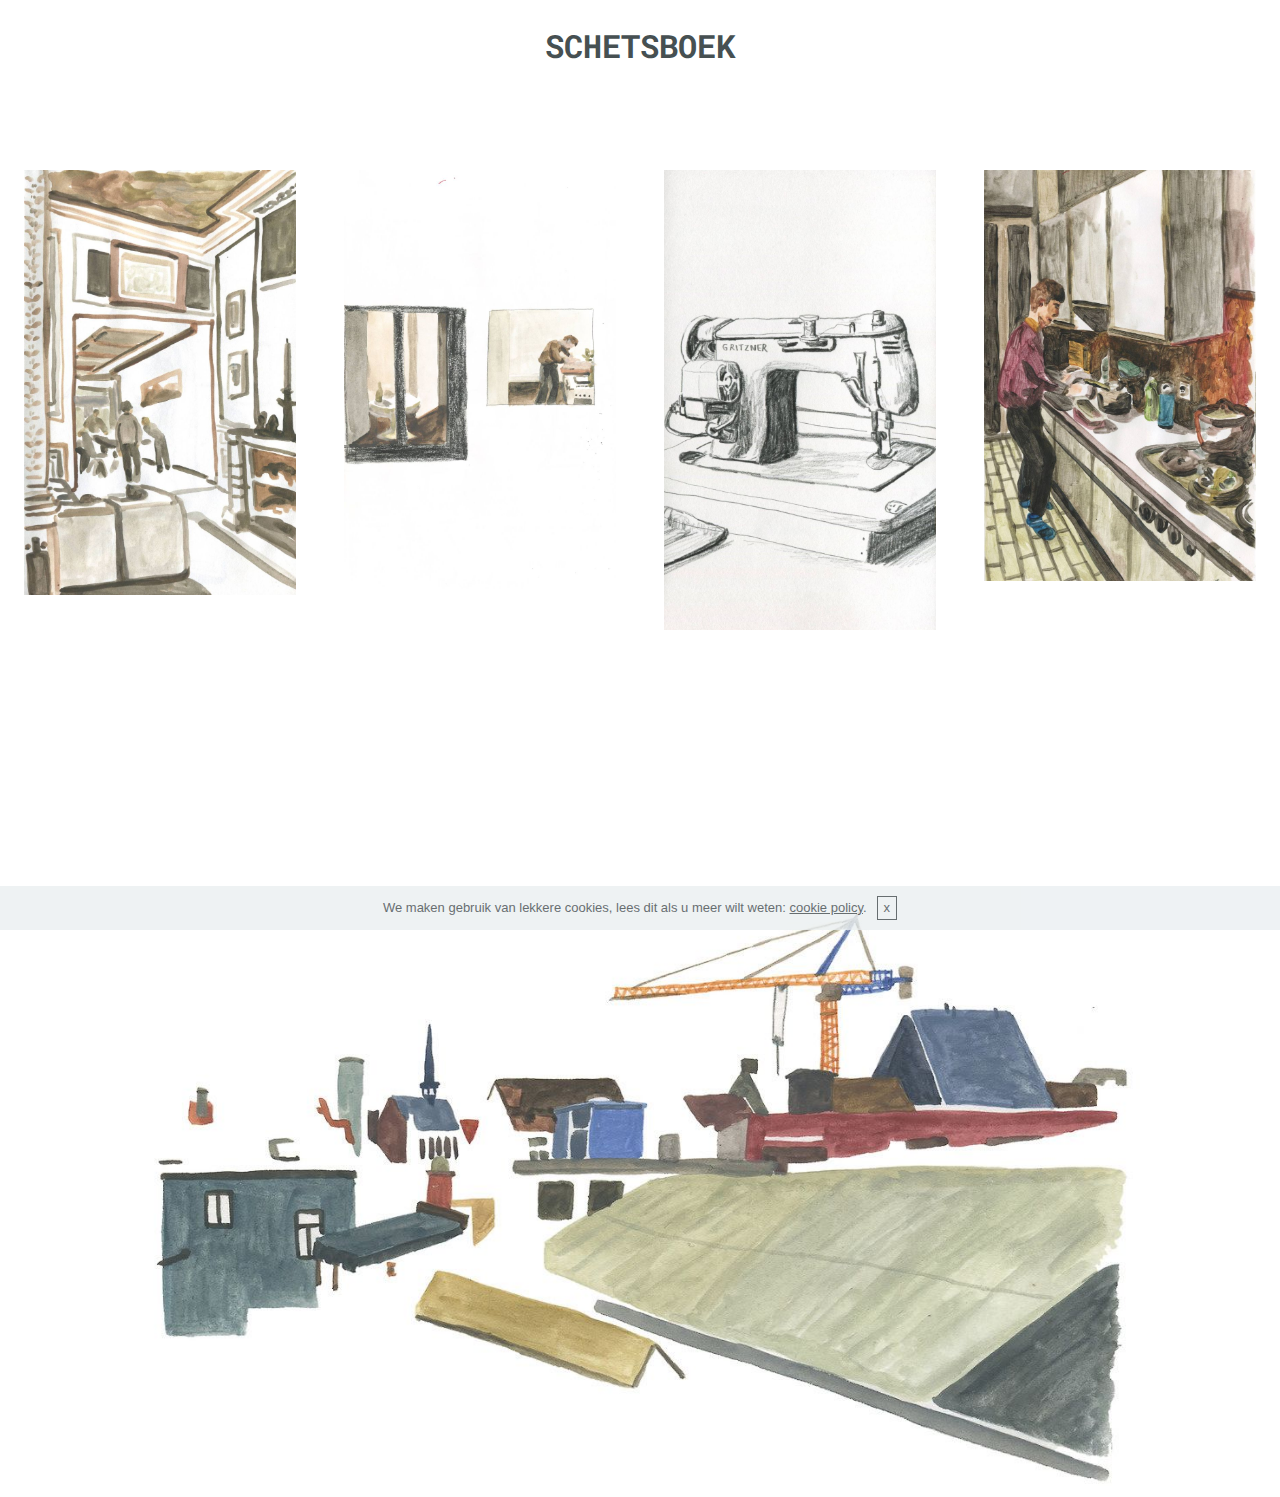
==== page2.html @ 9fd93587 "create github pages" ====
<!DOCTYPE html>
<html>
<head>
  <!-- Site made with Mobirise Website Builder v4.3.2, https://mobirise.com -->
  <meta charset="UTF-8">
  <meta http-equiv="X-UA-Compatible" content="IE=edge">
  <meta name="generator" content="Mobirise v4.3.2, mobirise.com">
  <meta name="viewport" content="width=device-width, initial-scale=1">
  <link rel="shortcut icon" href="assets/images/duinen1-128x73.png" type="image/x-icon">
  <meta name="description" content="Website Builder Description">
  <title>schetsboek</title>
  <link rel="stylesheet" href="assets/web/assets/mobirise-icons/mobirise-icons.css">
  <link rel="stylesheet" href="assets/tether/tether.min.css">
  <link rel="stylesheet" href="assets/bootstrap/css/bootstrap.min.css">
  <link rel="stylesheet" href="assets/bootstrap/css/bootstrap-grid.min.css">
  <link rel="stylesheet" href="assets/bootstrap/css/bootstrap-reboot.min.css">
  <link rel="stylesheet" href="assets/theme/css/style.css">
  <link rel="stylesheet" href="assets/mobirise-gallery/style.css">
  <link rel="stylesheet" href="assets/mobirise/css/mbr-additional.css" type="text/css">
  
  
  
</head>
<body>

<!-- Google Analytics -->
<!-- Global site tag (gtag.js) - Google Analytics -->
<script async src="https://www.googletagmanager.com/gtag/js?id=UA-99967015-1"></script>
<script>
  window.dataLayer = window.dataLayer || [];
  function gtag(){dataLayer.push(arguments);}
  gtag('js', new Date());

  gtag('config', 'UA-99967015-1');
</script>
<!-- /Google Analytics -->


<section class="mbr-section content5 cid-qKW7WdxD2d" id="content5-10" data-rv-view="126">

    

    

    <div class="container">
        <div class="media-container-row">
            <div class="title col-12 col-md-8">
                <h2 class="align-center mbr-bold mbr-white pb-3 mbr-fonts-style display-2">
                    SCHETSBOEK</h2>
                
                
                
            </div>
        </div>
    </div>
</section>

<section class="engine"><a href="https://mobirise.co/n">bootstrap modal form</a></section><section class="mbr-gallery mbr-slider-carousel cid-qKhTGqiwfU" id="gallery3-p" data-rv-view="129">

    

    <div>
        <div><!-- Filter --><!-- Gallery --><div class="mbr-gallery-row"><div class="mbr-gallery-layout-default"><div><div><div class="mbr-gallery-item mbr-gallery-item--p3" data-video-url="false" data-tags="Animated"><div href="#lb-gallery3-p" data-slide-to="0" data-toggle="modal"><img src="assets/images/tumblr-p3sgihrnts1wn2l4ko1-1280-1-1227x1920-800x1251.jpg" alt=""><span class="icon-focus"></span></div></div><div class="mbr-gallery-item mbr-gallery-item--p3" data-video-url="false" data-tags="Animated"><div href="#lb-gallery3-p" data-slide-to="1" data-toggle="modal"><img src="assets/images/scan-50-b-1574x2425-800x1232.jpg" alt=""><span class="icon-focus"></span></div></div><div class="mbr-gallery-item mbr-gallery-item--p3" data-video-url="false" data-tags="Animated"><div href="#lb-gallery3-p" data-slide-to="2" data-toggle="modal"><img src="assets/images/tumblr-ootumkqpr51wn2l4ko1-1280-1136x1920-800x1352.jpg" alt=""><span class="icon-focus"></span></div></div><div class="mbr-gallery-item mbr-gallery-item--p3" data-video-url="false" data-tags="Animated"><div href="#lb-gallery3-p" data-slide-to="3" data-toggle="modal"><img src="assets/images/scan-49-b-1602x2423-800x1209.jpg" alt=""><span class="icon-focus"></span></div></div></div></div><div class="clearfix"></div></div></div><!-- Lightbox --><div data-app-prevent-settings="" class="mbr-slider modal fade carousel slide" tabindex="-1" data-keyboard="true" data-interval="false" id="lb-gallery3-p"><div class="modal-dialog"><div class="modal-content"><div class="modal-body"><div class="carousel-inner"><div class="carousel-item"><img src="assets/images/tumblr-p3sgihrnts1wn2l4ko1-1280-1-1227x1920.jpg" alt=""></div><div class="carousel-item"><img src="assets/images/scan-50-b-1574x2425.jpg" alt=""></div><div class="carousel-item"><img src="assets/images/tumblr-ootumkqpr51wn2l4ko1-1280-1136x1920.jpg" alt=""></div><div class="carousel-item active"><img src="assets/images/scan-49-b-1602x2423.jpg" alt=""></div></div><a class="carousel-control carousel-control-prev" role="button" data-slide="prev" href="#lb-gallery3-p"><span class="mbri-left mbr-iconfont" aria-hidden="true"></span><span class="sr-only">Previous</span></a><a class="carousel-control carousel-control-next" role="button" data-slide="next" href="#lb-gallery3-p"><span class="mbri-right mbr-iconfont" aria-hidden="true"></span><span class="sr-only">Next</span></a><a class="close" href="#" role="button" data-dismiss="modal"><span class="sr-only">Close</span></a></div></div></div></div></div>
    </div>

</section>

<section class="cid-qKWa7L9w1D" id="image2-13" data-rv-view="148">

    

    <figure class="mbr-figure container">
        <div class="image-block" style="width: 100%;">
            <img src="assets/images/tumblr-oto7p6epze1wn2l4ko1-1281-1280x903.jpg" alt="Mobirise" title="" media-simple="true">
            
        </div>
    </figure>
</section>


  <script src="assets/web/assets/jquery/jquery.min.js"></script>
  <script src="assets/popper/popper.min.js"></script>
  <script src="assets/tether/tether.min.js"></script>
  <script src="assets/bootstrap/js/bootstrap.min.js"></script>
  <script src="assets/smooth-scroll/smooth-scroll.js"></script>
  <script src="assets/cookies-alert-plugin/cookies-alert-core.js"></script>
  <script src="assets/cookies-alert-plugin/cookies-alert-script.js"></script>
  <script src="assets/jquery-mb-vimeo_player/jquery.mb.vimeo_player.js"></script>
  <script src="assets/bootstrap-carousel-swipe/bootstrap-carousel-swipe.js"></script>
  <script src="assets/masonry/masonry.pkgd.min.js"></script>
  <script src="assets/imagesloaded/imagesloaded.pkgd.min.js"></script>
  <script src="assets/theme/js/script.js"></script>
  <script src="assets/mobirise-gallery/player.min.js"></script>
  <script src="assets/mobirise-gallery/script.js"></script>
  <script src="assets/mobirise-slider-video/script.js"></script>
  
  
<input name="cookieData" type="hidden" data-cookie-text="We maken gebruik van lekkere cookies, lees dit als u meer wilt weten: <a href='privacy.html'>cookie policy</a>.">
  </body>
</html>
---- assets/web/assets/mobirise-icons/mobirise-icons.css ----
@font-face {
  font-family: 'MobiriseIcons';
  src:  url('mobirise-icons.eot?spat4u');
  src:  url('mobirise-icons.eot?spat4u#iefix') format('embedded-opentype'),
    url('mobirise-icons.ttf?spat4u') format('truetype'),
    url('mobirise-icons.woff?spat4u') format('woff'),
    url('mobirise-icons.svg?spat4u#MobiriseIcons') format('svg');
  font-weight: normal;
  font-style: normal;
}

[class^="mbri-"], [class*=" mbri-"] {
  /* use !important to prevent issues with browser extensions that change fonts */
  font-family: MobiriseIcons !important;
  speak: none;
  font-style: normal;
  font-weight: normal;
  font-variant: normal;
  text-transform: none;
  line-height: 1;

  /* Better Font Rendering =========== */
  -webkit-font-smoothing: antialiased;
  -moz-osx-font-smoothing: grayscale;
}

.mbri-add-submenu:before {
  content: "\e900";
}
.mbri-alert:before {
  content: "\e901";
}
.mbri-align-center:before {
  content: "\e902";
}
.mbri-align-justify:before {
  content: "\e903";
}
.mbri-align-left:before {
  content: "\e904";
}
.mbri-align-right:before {
  content: "\e905";
}
.mbri-android:before {
  content: "\e906";
}
.mbri-apple:before {
  content: "\e907";
}
.mbri-arrow-down:before {
  content: "\e908";
}
.mbri-arrow-next:before {
  content: "\e909";
}
.mbri-arrow-prev:before {
  content: "\e90a";
}
.mbri-arrow-up:before {
  content: "\e90b";
}
.mbri-bold:before {
  content: "\e90c";
}
.mbri-bookmark:before {
  content: "\e90d";
}
.mbri-bootstrap:before {
  content: "\e90e";
}
.mbri-briefcase:before {
  content: "\e90f";
}
.mbri-browse:before {
  content: "\e910";
}
.mbri-bulleted-list:before {
  content: "\e911";
}
.mbri-calendar:before {
  content: "\e912";
}
.mbri-camera:before {
  content: "\e913";
}
.mbri-cart-add:before {
  content: "\e914";
}
.mbri-cart-full:before {
  content: "\e915";
}
.mbri-cash:before {
  content: "\e916";
}
.mbri-change-style:before {
  content: "\e917";
}
.mbri-chat:before {
  content: "\e918";
}
.mbri-clock:before {
  content: "\e919";
}
.mbri-close:before {
  content: "\e91a";
}
.mbri-cloud:before {
  content: "\e91b";
}
.mbri-code:before {
  content: "\e91c";
}
.mbri-contact-form:before {
  content: "\e91d";
}
.mbri-credit-card:before {
  content: "\e91e";
}
.mbri-cursor-click:before {
  content: "\e91f";
}
.mbri-cust-feedback:before {
  content: "\e920";
}
.mbri-database:before {
  content: "\e921";
}
.mbri-delivery:before {
  content: "\e922";
}
.mbri-desktop:before {
  content: "\e923";
}
.mbri-devices:before {
  content: "\e924";
}
.mbri-down:before {
  content: "\e925";
}
.mbri-download:before {
  content: "\e989";
}
.mbri-drag-n-drop:before {
  content: "\e927";
}
.mbri-drag-n-drop2:before {
  content: "\e928";
}
.mbri-edit:before {
  content: "\e929";
}
.mbri-edit2:before {
  content: "\e92a";
}
.mbri-error:before {
  content: "\e92b";
}
.mbri-extension:before {
  content: "\e92c";
}
.mbri-features:before {
  content: "\e92d";
}
.mbri-file:before {
  content: "\e92e";
}
.mbri-flag:before {
  content: "\e92f";
}
.mbri-folder:before {
  content: "\e930";
}
.mbri-gift:before {
  content: "\e931";
}
.mbri-github:before {
  content: "\e932";
}
.mbri-globe:before {
  content: "\e933";
}
.mbri-globe-2:before {
  content: "\e934";
}
.mbri-growing-chart:before {
  content: "\e935";
}
.mbri-hearth:before {
  content: "\e936";
}
.mbri-help:before {
  content: "\e937";
}
.mbri-home:before {
  content: "\e938";
}
.mbri-hot-cup:before {
  content: "\e939";
}
.mbri-idea:before {
  content: "\e93a";
}
.mbri-image-gallery:before {
  content: "\e93b";
}
.mbri-image-slider:before {
  content: "\e93c";
}
.mbri-info:before {
  content: "\e93d";
}
.mbri-italic:before {
  content: "\e93e";
}
.mbri-key:before {
  content: "\e93f";
}
.mbri-laptop:before {
  content: "\e940";
}
.mbri-layers:before {
  content: "\e941";
}
.mbri-left-right:before {
  content: "\e942";
}
.mbri-left:before {
  content: "\e943";
}
.mbri-letter:before {
  content: "\e944";
}
.mbri-like:before {
  content: "\e945";
}
.mbri-link:before {
  content: "\e946";
}
.mbri-lock:before {
  content: "\e947";
}
.mbri-login:before {
  content: "\e948";
}
.mbri-logout:before {
  content: "\e949";
}
.mbri-magic-stick:before {
  content: "\e94a";
}
.mbri-map-pin:before {
  content: "\e94b";
}
.mbri-menu:before {
  content: "\e94c";
}
.mbri-mobile:before {
  content: "\e94d";
}
.mbri-mobile2:before {
  content: "\e94e";
}
.mbri-mobirise:before {
  content: "\e94f";
}
.mbri-more-horizontal:before {
  content: "\e950";
}
.mbri-more-vertical:before {
  content: "\e951";
}
.mbri-music:before {
  content: "\e952";
}
.mbri-new-file:before {
  content: "\e953";
}
.mbri-numbered-list:before {
  content: "\e954";
}
.mbri-opened-folder:before {
  content: "\e955";
}
.mbri-pages:before {
  content: "\e956";
}
.mbri-paper-plane:before {
  content: "\e957";
}
.mbri-paperclip:before {
  content: "\e958";
}
.mbri-photo:before {
  content: "\e959";
}
.mbri-photos:before {
  content: "\e95a";
}
.mbri-pin:before {
  content: "\e95b";
}
.mbri-play:before {
  content: "\e95c";
}
.mbri-plus:before {
  content: "\e95d";
}
.mbri-preview:before {
  content: "\e95e";
}
.mbri-print:before {
  content: "\e95f";
}
.mbri-protect:before {
  content: "\e960";
}
.mbri-question:before {
  content: "\e961";
}
.mbri-quote-left:before {
  content: "\e962";
}
.mbri-quote-right:before {
  content: "\e963";
}
.mbri-refresh:before {
  content: "\e964";
}
.mbri-responsive:before {
  content: "\e965";
}
.mbri-right:before {
  content: "\e966";
}
.mbri-rocket:before {
  content: "\e967";
}
.mbri-sad-face:before {
  content: "\e968";
}
.mbri-sale:before {
  content: "\e969";
}
.mbri-save:before {
  content: "\e96a";
}
.mbri-search:before {
  content: "\e96b";
}
.mbri-setting:before {
  content: "\e96c";
}
.mbri-setting2:before {
  content: "\e96d";
}
.mbri-setting3:before {
  content: "\e96e";
}
.mbri-share:before {
  content: "\e96f";
}
.mbri-shopping-bag:before {
  content: "\e970";
}
.mbri-shopping-basket:before {
  content: "\e971";
}
.mbri-shopping-cart:before {
  content: "\e972";
}
.mbri-sites:before {
  content: "\e973";
}
.mbri-smile-face:before {
  content: "\e974";
}
.mbri-speed:before {
  content: "\e975";
}
.mbri-star:before {
  content: "\e976";
}
.mbri-success:before {
  content: "\e977";
}
.mbri-sun:before {
  content: "\e978";
}
.mbri-sun2:before {
  content: "\e979";
}
.mbri-tablet:before {
  content: "\e97a";
}
.mbri-tablet-vertical:before {
  content: "\e97b";
}
.mbri-target:before {
  content: "\e97c";
}
.mbri-timer:before {
  content: "\e97d";
}
.mbri-to-ftp:before {
  content: "\e97e";
}
.mbri-to-local-drive:before {
  content: "\e97f";
}
.mbri-touch-swipe:before {
  content: "\e980";
}
.mbri-touch:before {
  content: "\e981";
}
.mbri-trash:before {
  content: "\e982";
}
.mbri-underline:before {
  content: "\e983";
}
.mbri-unlink:before {
  content: "\e984";
}
.mbri-unlock:before {
  content: "\e985";
}
.mbri-up-down:before {
  content: "\e986";
}
.mbri-up:before {
  content: "\e987";
}
.mbri-update:before {
  content: "\e988";
}
.mbri-upload:before {
 content: "\e926"; 
}
.mbri-user:before {
  content: "\e98a";
}
.mbri-user2:before {
  content: "\e98b";
}
.mbri-users:before {
  content: "\e98c";
}
.mbri-video:before {
  content: "\e98d";
}
.mbri-video-play:before {
  content: "\e98e";
}
.mbri-watch:before {
  content: "\e98f";
}
.mbri-website-theme:before {
  content: "\e990";
}
.mbri-wifi:before {
  content: "\e991";
}
.mbri-windows:before {
  content: "\e992";
}
.mbri-zoom-out:before {
  content: "\e993";
}
.mbri-redo:before {
  content: "\e994";
}
.mbri-undo:before {
  content: "\e995";
}
---- assets/theme/css/style.css ----
/*!
 * Mobirise v4 theme (https://mobirise.com/)
 * Copyright 2017 Mobirise
 */
section {
  background-color: #eeeeee; }

section,
.container,
.container-fluid {
  position: relative;
  word-wrap: break-word; }

a.mbr-iconfont:hover {
  text-decoration: none; }

.article .lead p, .article .lead ul, .article .lead ol, .article .lead pre, .article .lead blockquote {
  margin-bottom: 0; }

a {
  font-style: normal;
  font-weight: 400;
  cursor: pointer; }
  a, a:hover {
    text-decoration: none; }

figure {
  margin-bottom: 0; }

body {
  color: #232323; }

h1, h2, h3, h4, h5, h6,
.h1, .h2, .h3, .h4, .h5, .h6,
.display-1, .display-2, .display-3, .display-4 {
  line-height: 1;
  word-break: break-word;
  word-wrap: break-word; }

b, strong {
  font-weight: bold; }

blockquote {
  padding: 10px 0 10px 20px;
  position: relative;
  border-left: 2px solid;
  border-color: #ff3366; }

input:-webkit-autofill, input:-webkit-autofill:hover, input:-webkit-autofill:focus, input:-webkit-autofill:active {
  transition-delay: 9999s;
  transition-property: background-color, color; }

textarea[type="hidden"] {
  display: none; }

body {
  position: relative; }

section {
  background-position: 50% 50%;
  background-repeat: no-repeat;
  background-size: cover; }
  section .mbr-background-video,
  section .mbr-background-video-preview {
    position: absolute;
    bottom: 0;
    left: 0;
    right: 0;
    top: 0; }

.hidden {
  visibility: hidden; }

.mbr-z-index20 {
  z-index: 20; }

/*! Base colors */
.mbr-white {
  color: #ffffff; }

.mbr-black {
  color: #000000; }

.mbr-bg-white {
  background-color: #ffffff; }

.mbr-bg-black {
  background-color: #000000; }

/*! Text-aligns */
.align-left {
  text-align: left; }

.align-center {
  text-align: center; }

.align-right {
  text-align: right; }

@media (max-width: 767px) {
  .align-left, .align-center, .align-right, .mbr-section-btn, .mbr-section-title {
    text-align: center; } }
/*! Font-weight  */
.mbr-light {
  font-weight: 300; }

.mbr-regular {
  font-weight: 400; }

.mbr-semibold {
  font-weight: 500; }

.mbr-bold {
  font-weight: 700; }

/*! Media  */
.media-size-item {
  -webkit-flex: 1 1 auto;
  -moz-flex: 1 1 auto;
  -ms-flex: 1 1 auto;
  -o-flex: 1 1 auto;
  flex: 1 1 auto; }

.media-content {
  -webkit-flex-basis: 100%;
  flex-basis: 100%; }

.media-container-row {
  display: -ms-flexbox;
  display: -webkit-flex;
  display: flex;
  -webkit-flex-direction: row;
  -ms-flex-direction: row;
  flex-direction: row;
  -webkit-flex-wrap: wrap;
  -ms-flex-wrap: wrap;
  flex-wrap: wrap;
  -webkit-justify-content: center;
  -ms-flex-pack: center;
  justify-content: center;
  -webkit-align-content: center;
  -ms-flex-line-pack: center;
  align-content: center;
  -webkit-align-items: start;
  -ms-flex-align: start;
  align-items: start; }
  .media-container-row .media-size-item {
    width: 400px; }

.media-container-column {
  display: -ms-flexbox;
  display: -webkit-flex;
  display: flex;
  -webkit-flex-direction: column;
  -ms-flex-direction: column;
  flex-direction: column;
  -webkit-flex-wrap: wrap;
  -ms-flex-wrap: wrap;
  flex-wrap: wrap;
  -webkit-justify-content: center;
  -ms-flex-pack: center;
  justify-content: center;
  -webkit-align-content: center;
  -ms-flex-line-pack: center;
  align-content: center;
  -webkit-align-items: stretch;
  -ms-flex-align: stretch;
  align-items: stretch; }
  .media-container-column > * {
    width: 100%; }

@media (min-width: 992px) {
  .media-container-row {
    -webkit-flex-wrap: nowrap;
    -ms-flex-wrap: nowrap;
    flex-wrap: nowrap; } }
figure {
  overflow: hidden; }

figure[mbr-media-size] {
  transition: width 0.1s; }

.mbr-figure img, .mbr-figure iframe {
  display: block;
  width: 100%; }

.card {
  background-color: transparent;
  border: none; }

.card-img {
  text-align: center;
  flex-shrink: 0; }

.media {
  max-width: 100%;
  margin: 0 auto; }

.mbr-figure {
  -ms-flex-item-align: center;
  -ms-grid-row-align: center;
  -webkit-align-self: center;
  align-self: center; }

.media-container > div {
  max-width: 100%; }

.mbr-figure img, .card-img img {
  width: 100%; }

@media (max-width: 991px) {
  .media-size-item {
    width: auto !important; }

  .media {
    width: auto; }

  .mbr-figure {
    width: 100% !important; } }
/*! Buttons */
.mbr-section-btn {
  margin-left: -.25rem;
  margin-right: -.25rem;
  font-size: 0; }

nav .mbr-section-btn {
  margin-left: 0rem;
  margin-right: 0rem; }

/*! Btn icon margin */
.btn .mbr-iconfont, .btn.btn-sm .mbr-iconfont {
  cursor: pointer;
  margin-right: 0.5rem; }

.btn.btn-md .mbr-iconfont, .btn.btn-md .mbr-iconfont {
  margin-right: 0.8rem; }

.mbr-regular {
  font-weight: 400; }

.mbr-semibold {
  font-weight: 500; }

.mbr-bold {
  font-weight: 700; }

[type="submit"] {
  -webkit-appearance: none; }

/*! Full-screen */
.mbr-fullscreen .mbr-overlay {
  min-height: 100vh; }

.mbr-fullscreen {
  display: flex;
  display: -webkit-flex;
  display: -moz-flex;
  display: -ms-flex;
  display: -o-flex;
  align-items: center;
  -webkit-align-items: center;
  min-height: 100vh;
  padding-top: 3rem;
  padding-bottom: 3rem; }

/*! Map */
.map {
  height: 25rem;
  position: relative; }
  .map iframe {
    width: 100%;
    height: 100%; }

/* Form */
.form-asterisk {
  font-family: initial;
  position: absolute;
  top: -2px;
  font-weight: normal; }

/*! Scroll to top arrow */
.mbr-arrow-up {
  bottom: 25px;
  right: 90px;
  position: fixed;
  text-align: right;
  z-index: 5000;
  color: #ffffff;
  font-size: 32px;
  transform: rotate(180deg);
  -webkit-transform: rotate(180deg); }

.mbr-arrow-up a {
  background: rgba(0, 0, 0, 0.2);
  border-radius: 3px;
  color: #fff;
  display: inline-block;
  height: 60px;
  width: 60px;
  outline-style: none !important;
  position: relative;
  text-decoration: none;
  transition: all .3s ease-in-out;
  cursor: pointer;
  text-align: center; }
  .mbr-arrow-up a:hover {
    background-color: rgba(0, 0, 0, 0.4); }
  .mbr-arrow-up a i {
    line-height: 60px; }

.mbr-arrow-up-icon {
  display: block;
  color: #fff; }

.mbr-arrow-up-icon::before {
  content: "\203a";
  display: inline-block;
  font-family: serif;
  font-size: 32px;
  line-height: 1;
  font-style: normal;
  position: relative;
  top: 6px;
  left: -4px;
  -webkit-transform: rotate(-90deg);
  transform: rotate(-90deg); }

/*! Arrow Down */
.mbr-arrow {
  position: absolute;
  bottom: 45px;
  left: 50%;
  width: 60px;
  height: 60px;
  cursor: pointer;
  background-color: rgba(80, 80, 80, 0.5);
  border-radius: 50%;
  -webkit-transform: translateX(-50%);
  transform: translateX(-50%); }
  .mbr-arrow > a {
    display: inline-block;
    text-decoration: none;
    outline-style: none;
    -webkit-animation: arrowdown 1.7s ease-in-out infinite;
    animation: arrowdown 1.7s ease-in-out infinite; }
    .mbr-arrow > a > i {
      position: absolute;
      top: -2px;
      left: 15px;
      font-size: 2rem; }

@keyframes arrowdown {
  0% {
    transform: translateY(0px);
    -webkit-transform: translateY(0px); }
  50% {
    transform: translateY(-5px);
    -webkit-transform: translateY(-5px); }
  100% {
    transform: translateY(0px);
    -webkit-transform: translateY(0px); } }
@-webkit-keyframes arrowdown {
  0% {
    transform: translateY(0px);
    -webkit-transform: translateY(0px); }
  50% {
    transform: translateY(-5px);
    -webkit-transform: translateY(-5px); }
  100% {
    transform: translateY(0px);
    -webkit-transform: translateY(0px); } }
@media (max-width: 500px) {
  .mbr-arrow-up {
    left: 50%;
    right: auto;
    transform: translateX(-50%) rotate(180deg);
    -webkit-transform: translateX(-50%) rotate(180deg); } }
/*Gradients animation*/
@keyframes gradient-animation {
  from {
    background-position: 0% 100%;
    animation-timing-function: ease-in-out; }
  to {
    background-position: 100% 0%;
    animation-timing-function: ease-in-out; } }
@-webkit-keyframes gradient-animation {
  from {
    background-position: 0% 100%;
    animation-timing-function: ease-in-out; }
  to {
    background-position: 100% 0%;
    animation-timing-function: ease-in-out; } }
.bg-gradient {
  background-size: 200% 200%;
  animation: gradient-animation 5s infinite alternate;
  -webkit-animation: gradient-animation 5s infinite alternate; }

.menu .navbar-brand {
  display: -webkit-flex; }
  .menu .navbar-brand span {
    display: flex;
    display: -webkit-flex; }
  .menu .navbar-brand .navbar-caption-wrap {
    display: -webkit-flex; }
  .menu .navbar-brand .navbar-logo img {
    display: -webkit-flex; }
@media (min-width: 768px) and (max-width: 991px) {
  .menu .navbar-toggleable-sm .navbar-nav {
    display: -webkit-box;
    display: -webkit-flex;
    display: -ms-flexbox; } }
@media (min-width: 992px) {
  .menu .navbar-nav.nav-dropdown {
    display: -webkit-flex; }
  .menu .navbar-toggleable-sm .navbar-collapse {
    display: -webkit-flex !important; } }

/*# sourceMappingURL=style.css.map */
.engine {
	position: absolute;
	text-indent: -2400px;
	text-align: center;
	padding: 0;
	top: 0;
	left: -2400px;
}
---- assets/mobirise-gallery/style.css ----
/*-------

   Gallery

-------*/
.mbr-gallery .mbr-gallery-item {
  position: relative;
  display: inline-block;
  width: 25%;
  cursor: pointer; }

@media (max-width: 768px) {
  .mbr-gallery .mbr-gallery-item {
    width: 50%; } }
@media (max-width: 400px) {
  .mbr-gallery .mbr-gallery-item {
    width: 100%; } }
.mbr-gallery .icon-focus,
.mbr-gallery .icon-video {
  position: absolute;
  top: calc(50% - 32px);
  left: calc(50% - 24px);
  font-family: 'MobiriseIcons' !important;
  font-size: 3rem !important;
  color: #fff;
  opacity: 0;
  transition: .2s opacity ease-in-out;
  z-index: 5; }

.mbr-gallery .icon-focus::before {
  content: '\e96b'; }

.mbr-gallery .icon-video::before {
  content: '\e95c'; }

.mbr-gallery .mbr-gallery-item > div:hover .icon-focus,
.mbr-gallery .mbr-gallery-item > div:hover .icon-video {
  opacity: 1; }

.mbr-gallery .mbr-gallery-item img {
  width: 100%;
  opacity: 1;
  -webkit-transition: .2s opacity ease-in-out;
  transition: .2s opacity ease-in-out; }

.mbr-gallery .mbr-gallery-item > div:hover img {
  opacity: 1; }

.mbr-gallery .mbr-gallery-item > div {
  background: #fff;
  display: block;
  outline: none;
  position: relative; }

.mbr-gallery .mbr-gallery-item .icon {
  -webkit-transform: translateX(-50%) translateY(-50%);
  -webkit-transition: .2s opacity ease-in-out;
  color: #000;
  font-size: 30px;
  height: 69px;
  left: 50%;
  opacity: 0;
  position: absolute;
  top: 50%;
  transform: translateX(-50%) translateY(-50%);
  transition: .2s opacity ease-in-out;
  width: 69px; }

.mbr-gallery .mbr-gallery-item .icon::after,
.mbr-gallery .mbr-gallery-item .icon::before {
  content: '';
  display: block;
  position: absolute;
  height: 69px;
  width: 1px;
  margin-left: 34.5px;
  background-color: #fff; }

.mbr-gallery .mbr-gallery-item .icon::after {
  width: 69px;
  height: 1px;
  margin-left: 0;
  margin-top: 34.5px; }

.mbr-gallery .mbr-gallery-item > div:hover .icon {
  opacity: 1; }

.mbr-gallery .mbr-gallery-item > div:hover::before {
  opacity: .9; }

.mbr-gallery .mbr-gallery-item > div:hover .mbr-gallery-title {
  background: transparent !important; }

/* remove spacing */
.mbr-gallery .mbr-gallery-row.no-gutter {
  margin: 0; }

.mbr-gallery .mbr-gallery-row.no-gutter .mbr-gallery-item {
  padding: 0; }

/* container */
.mbr-gallery .container.mbr-gallery-layout-default {
  padding: 93px 0; }

/* fix horizontal scrollbar */
.mbr-gallery .mbr-gallery-layout-article,
.mbr-gallery .mbr-gallery-layout-default {
  overflow: hidden; }

/* lightbox */
.mbr-gallery .modal {
  position: fixed;
  overflow: hidden;
  padding-right: 0 !important; }

.mbr-gallery .modal-content {
  border-radius: 0;
  border: none;
  background: transparent; }

.mbr-gallery .modal-body {
  padding: 0; }

.mbr-gallery .modal-body img {
  width: 100%; }

.mbr-gallery .modal .close {
  position: fixed;
  background: #1b1b1b;
  opacity: .5;
  font-size: 35px;
  font-weight: 300;
  width: 70px;
  height: 70px;
  border-radius: 50%;
  color: #fff;
  top: 2.5rem;
  right: 2.5rem;
  line-height: 70px;
  border: none;
  text-align: center;
  text-shadow: none;
  z-index: 5;
  -webkit-transition: opacity .3s ease;
  -moz-transition: opacity .3s ease;
  -o-transition: opacity .3s ease;
  transition: opacity .3s ease;
  font-family: 'MobiriseIcons'; }
  .mbr-gallery .modal .close::before {
    content: '\e91a'; }

.mbr-gallery .modal .close:hover {
  opacity: 1;
  background: #000;
  color: #fff; }

.mbr-gallery .modal-dialog {
  max-width: 100% !important; }

.mbr-gallery .modal.in .modal-dialog {
  margin: 0 auto; }

/* modal back color opacity */
.modal-backdrop.in {
  opacity: .8;
  filter: alpha(opacity=80); }

@media (max-width: 768px) {
  .mbr-gallery .carousel-control,
  .mbr-gallery .carousel-indicators,
  .mbr-gallery .modal .close {
    position: fixed; } }
/* fix fade in effect */
.mbr-gallery .modal.fade .modal-dialog {
  -webkit-transition: margin-top .3s ease-out;
  -moz-transition: margin-top .3s ease-out;
  -o-transition: margin-top .3s ease-out;
  transition: margin-top .3s ease-out; }

.mbr-gallery .modal.fade .modal-dialog,
.mbr-gallery .modal.in .modal-dialog {
  -webkit-transform: none;
  -ms-transform: none;
  -o-transform: none;
  transform: none; }

/*-------

   Slider

-------*/
.mbr-slider .carousel-inner > .active,
.mbr-slider .carousel-inner > .next,
.mbr-slider .carousel-inner > .prev {
  display: table; }

.mbr-slider .carousel-control {
  position: absolute;
  width: 70px;
  height: 70px;
  top: 50%;
  margin-top: -35px;
  line-height: 70px;
  border-radius: 50%;
  font-size: 35px;
  border: 0;
  opacity: .5;
  text-shadow: none;
  z-index: 5;
  color: #fff;
  -webkit-transition: all .2s ease-in-out 0s;
  -o-transition: all .2s ease-in-out 0s;
  transition: all .2s ease-in-out 0s; }

.mbr-gallery .mbr-slider .carousel-control {
  position: fixed; }

@media (max-width: 991px) {
  .mbr-gallery .mbr-slider .carousel-control {
    bottom: 2.5rem;
    margin-top: 0;
    top: auto;
    z-index: 17; } }
.mbr-gallery .mbr-slider .carousel-inner > .active {
  display: block; }

.mbr-slider .carousel-control.left {
  left: 0;
  margin-left: 2.5rem; }

.mbr-slider .carousel-control.right {
  right: 0;
  margin-right: 2.5rem; }

.mbr-slider .carousel-control .icon-next,
.mbr-slider .carousel-control .icon-prev {
  margin-top: -18px;
  font-size: 40px;
  line-height: 27px; }

.mbr-slider .carousel-control:hover {
  background: #1b1b1b;
  color: #fff;
  opacity: 1; }

.mbr-slider .carousel-indicators {
  position: absolute;
  bottom: 0;
  margin-bottom: 1.5rem !important; }

@media (max-width: 543px) {
  .mbr-slider .carousel-indicators {
    display: none; } }
.carousel-indicators .active,
.carousel-indicators li {
  width: 15px;
  height: 15px;
  margin: 3px;
  background: #1b1b1b;
  border: 0;
  opacity: .5; }

.carousel-indicators .active {
  border: 4px solid #1b1b1b;
  background: #fff; }

.carousel-indicators li {
  max-width: 15px;
  max-height: 15px;
  margin: 3px;
  background: #1b1b1b;
  border: 0;
  border-radius: 50%;
  opacity: .5; }

.carousel-indicators li.active {
  border: 4px solid #1b1b1b;
  background: #fff; }

.container .carousel-indicators {
  margin-bottom: 3px; }

.mbr-gallery .mbr-slider .carousel-indicators {
  position: fixed;
  margin-bottom: 2.5rem !important; }

@media (max-width: 991px) {
  .mbr-gallery .mbr-slider .carousel-indicators {
    margin-bottom: 3.625rem !important;
    padding-left: 2.5rem;
    padding-right: 2.5rem; } }
.mbr-slider .carousel-indicators .active,
.mbr-slider .carousel-indicators li {
  width: 20px;
  height: 20px;
  margin: 3px;
  background: #1b1b1b;
  border: 0;
  opacity: .5; }

.mbr-slider .carousel-indicators .active {
  border: 4px solid #1b1b1b;
  background: #fff; }

@media (max-width: 767px) {
  .mbr-slider .carousel-control {
    top: auto;
    bottom: 20px; }

  .mbr-slider > .container .carousel-control {
    margin-bottom: 0; } }
/* boxed slider */
.mbr-slider > .boxed-slider {
  position: relative;
  padding: 93px 0; }

.mbr-slider > .boxed-slider > div {
  position: relative; }

.mbr-slider > .container img {
  width: 100%; }

.mbr-slider > .container img + .row {
  position: absolute;
  top: 50%;
  left: 0;
  right: 0;
  -webkit-transform: translateY(-50%);
  -moz-transform: translateY(-50%);
  transform: translateY(-50%);
  z-index: 2; }

.mbr-slider .mbr-section {
  padding: 0;
  background-attachment: scroll; }

.mbr-slider .mbr-table-cell {
  padding: 0; }

.mbr-slider > .container .carousel-indicators {
  margin-bottom: 3px; }

/* article slider */
.mbr-slider > .article-slider .mbr-section,
.mbr-slider > .article-slider .mbr-section .mbr-table-cell {
  padding-top: 0;
  padding-bottom: 0; }

.modal-backdrop.show {
  opacity: .7; }

.video-container .mbr-background-video iframe {
  width: 100%;
  height: 100%; }

.mbr-gallery-item__hided {
  position: absolute !important;
  left: 0 !important;
  width: 0 !important;
  height: 0;
  padding: 0 !important; }

.mbr-gallery-item__hided img {
  display: none !important; }

.mbr-gallery-item__hided span {
  display: none !important; }

.mbr-gallery-filter {
  padding-top: 30px;
  padding-bottom: 30px;
  text-align: center; }
  .mbr-gallery-filter li {
    display: inline-block;
    padding: 5px 0;
    transition: all .3s ease-out; }
    .mbr-gallery-filter li .btn {
      cursor: pointer; }
  .mbr-gallery-filter.gallery-filter__bg li {
    color: #fff; }
  .mbr-gallery-filter.gallery-filter__bg .active {
    color: #000;
    background-color: #fff; }
  .mbr-gallery-filter ul {
    display: inline-block;
    width: 100%;
    padding-left: 0;
    margin-bottom: 0;
    list-style: none; }

.mbr-gallery-item > div {
  position: relative; }

.mbr-gallery-item--p1 {
  padding: 0.5rem; }

.mbr-gallery-item--p2 {
  padding: 1rem; }

.mbr-gallery-item--p3 {
  padding: 1.5rem; }

.mbr-gallery-item--p4 {
  padding: 2rem; }

.mbr-gallery-item--p5 {
  padding: 2.5rem; }

.mbr-gallery-item--p6 {
  padding: 3rem; }

.mbr-gallery .mbr-gallery-item--p4 {
  width: 33.333%; }

.mbr-gallery .mbr-gallery-item--p6, .mbr-gallery .mbr-gallery-item--p5 {
  width: 50%; }

@media (max-width: 992px) {
  .mbr-gallery-item--p1 {
    padding: 0.5rem; }

  .mbr-gallery-item--p2 {
    padding: 0.8rem; }

  .mbr-gallery-item--p3 {
    padding: 1rem; }

  .mbr-gallery-item--p4 {
    padding: 1.5rem; }

  .mbr-gallery-item--p5 {
    padding: 1.8rem; }

  .mbr-gallery-item--p6 {
    padding: 2rem; }

  .mbr-gallery .mbr-gallery-item--p2,
  .mbr-gallery .mbr-gallery-item--p3 {
    width: 50%; }

  .mbr-gallery .mbr-gallery-item--p6,
  .mbr-gallery .mbr-gallery-item--p5,
  .mbr-gallery .mbr-gallery-item--p4 {
    width: 100%; } }
@media (max-width: 400px) {
  .mbr-gallery .mbr-gallery-item--p3,
  .mbr-gallery .mbr-gallery-item--p2,
  .mbr-gallery .mbr-gallery-item--p1 {
    width: 100%; } }

/*# sourceMappingURL=style.css.map */
---- assets/mobirise/css/mbr-additional.css ----
@import url(https://fonts.googleapis.com/css?family=Spinnaker:400);
@import url(https://fonts.googleapis.com/css?family=Roboto+Mono:100,100i,300,300i,400,400i,500,500i,700,700i);
@import url(https://fonts.googleapis.com/css?family=Rubik:300,300i,400,400i,500,500i,700,700i,900,900i);





body {
  font-style: normal;
  line-height: 1.5;
}
.mbr-section-title {
  font-style: normal;
  line-height: 1.2;
}
.mbr-section-subtitle {
  line-height: 1.3;
}
.mbr-text {
  font-style: normal;
  line-height: 1.6;
}
.display-1 {
  font-family: 'Spinnaker', sans-serif;
  font-size: 4.25rem;
}
.display-1 > .mbr-iconfont {
  font-size: 6.8rem;
}
.display-2 {
  font-family: 'Roboto Mono', monospace;
  font-size: 2rem;
}
.display-2 > .mbr-iconfont {
  font-size: 3.2rem;
}
.display-4 {
  font-family: 'Rubik', sans-serif;
  font-size: 1rem;
}
.display-4 > .mbr-iconfont {
  font-size: 1.6rem;
}
.display-5 {
  font-family: 'Spinnaker', sans-serif;
  font-size: 1.5rem;
}
.display-5 > .mbr-iconfont {
  font-size: 2.4rem;
}
.display-7 {
  font-family: 'Spinnaker', sans-serif;
  font-size: 1rem;
}
.display-7 > .mbr-iconfont {
  font-size: 1.6rem;
}
/* ---- Fluid typography for mobile devices ---- */
/* 1.4 - font scale ratio ( bootstrap == 1.42857 ) */
/* 100vw - current viewport width */
/* (48 - 20)  48 == 48rem == 768px, 20 == 20rem == 320px(minimal supported viewport) */
/* 0.65 - min scale variable, may vary */
@media (max-width: 768px) {
  .display-1 {
    font-size: 3.4rem;
    font-size: calc( 2.1374999999999997rem + (4.25 - 2.1374999999999997) * ((100vw - 20rem) / (48 - 20)));
    line-height: calc( 1.4 * (2.1374999999999997rem + (4.25 - 2.1374999999999997) * ((100vw - 20rem) / (48 - 20))));
  }
  .display-2 {
    font-size: 1.6rem;
    font-size: calc( 1.35rem + (2 - 1.35) * ((100vw - 20rem) / (48 - 20)));
    line-height: calc( 1.4 * (1.35rem + (2 - 1.35) * ((100vw - 20rem) / (48 - 20))));
  }
  .display-4 {
    font-size: 0.8rem;
    font-size: calc( 1rem + (1 - 1) * ((100vw - 20rem) / (48 - 20)));
    line-height: calc( 1.4 * (1rem + (1 - 1) * ((100vw - 20rem) / (48 - 20))));
  }
  .display-5 {
    font-size: 1.2rem;
    font-size: calc( 1.175rem + (1.5 - 1.175) * ((100vw - 20rem) / (48 - 20)));
    line-height: calc( 1.4 * (1.175rem + (1.5 - 1.175) * ((100vw - 20rem) / (48 - 20))));
  }
}
/* Buttons */
.btn {
  font-weight: 500;
  border-width: 2px;
  font-style: normal;
  letter-spacing: 1px;
  margin: .4rem .8rem;
  white-space: normal;
  -webkit-transition: all 0.3s ease-in-out;
  -moz-transition: all 0.3s ease-in-out;
  transition: all 0.3s ease-in-out;
  padding: 1rem 3rem;
  border-radius: 3px;
  display: inline-flex;
  align-items: center;
  justify-content: center;
  word-break: break-word;
}
.btn-sm {
  font-weight: 500;
  letter-spacing: 1px;
  -webkit-transition: all 0.3s ease-in-out;
  -moz-transition: all 0.3s ease-in-out;
  transition: all 0.3s ease-in-out;
  padding: 0.6rem 1.5rem;
  border-radius: 3px;
}
.btn-md {
  font-weight: 500;
  letter-spacing: 1px;
  margin: .4rem .8rem !important;
  -webkit-transition: all 0.3s ease-in-out;
  -moz-transition: all 0.3s ease-in-out;
  transition: all 0.3s ease-in-out;
  padding: 1rem 3rem;
  border-radius: 3px;
}
.btn-lg {
  font-weight: 500;
  letter-spacing: 1px;
  margin: .4rem .8rem !important;
  -webkit-transition: all 0.3s ease-in-out;
  -moz-transition: all 0.3s ease-in-out;
  transition: all 0.3s ease-in-out;
  padding: 1.2rem 3.2rem;
  border-radius: 3px;
}
.bg-primary {
  background-color: #ffffff !important;
}
.bg-success {
  background-color: #ffffff !important;
}
.bg-info {
  background-color: #ffffff !important;
}
.bg-warning {
  background-color: #ffffff !important;
}
.bg-danger {
  background-color: #ffffff !important;
}
.btn-primary,
.btn-primary:active {
  background-color: #ffffff;
  border-color: #ffffff;
  color: #ffffff;
}
.btn-primary:hover,
.btn-primary:focus,
.btn-primary.focus,
.btn-primary.active {
  color: #ffffff;
  background-color: #d4d4d4;
  border-color: #d4d4d4;
}
.btn-primary.disabled,
.btn-primary:disabled {
  color: #ffffff !important;
  background-color: #d4d4d4 !important;
  border-color: #d4d4d4 !important;
}
.btn-secondary,
.btn-secondary:active {
  background-color: #ffffff;
  border-color: #ffffff;
  color: #ffffff;
}
.btn-secondary:hover,
.btn-secondary:focus,
.btn-secondary.focus,
.btn-secondary.active {
  color: #ffffff;
  background-color: #d4d4d4;
  border-color: #d4d4d4;
}
.btn-secondary.disabled,
.btn-secondary:disabled {
  color: #ffffff !important;
  background-color: #d4d4d4 !important;
  border-color: #d4d4d4 !important;
}
.btn-info,
.btn-info:active {
  background-color: #ffffff;
  border-color: #ffffff;
  color: #ffffff;
}
.btn-info:hover,
.btn-info:focus,
.btn-info.focus,
.btn-info.active {
  color: #ffffff;
  background-color: #d4d4d4;
  border-color: #d4d4d4;
}
.btn-info.disabled,
.btn-info:disabled {
  color: #ffffff !important;
  background-color: #d4d4d4 !important;
  border-color: #d4d4d4 !important;
}
.btn-success,
.btn-success:active {
  background-color: #ffffff;
  border-color: #ffffff;
  color: #ffffff;
}
.btn-success:hover,
.btn-success:focus,
.btn-success.focus,
.btn-success.active {
  color: #ffffff;
  background-color: #d4d4d4;
  border-color: #d4d4d4;
}
.btn-success.disabled,
.btn-success:disabled {
  color: #ffffff !important;
  background-color: #d4d4d4 !important;
  border-color: #d4d4d4 !important;
}
.btn-warning,
.btn-warning:active {
  background-color: #ffffff;
  border-color: #ffffff;
  color: #ffffff;
}
.btn-warning:hover,
.btn-warning:focus,
.btn-warning.focus,
.btn-warning.active {
  color: #ffffff;
  background-color: #d4d4d4;
  border-color: #d4d4d4;
}
.btn-warning.disabled,
.btn-warning:disabled {
  color: #ffffff !important;
  background-color: #d4d4d4 !important;
  border-color: #d4d4d4 !important;
}
.btn-danger,
.btn-danger:active {
  background-color: #ffffff;
  border-color: #ffffff;
  color: #ffffff;
}
.btn-danger:hover,
.btn-danger:focus,
.btn-danger.focus,
.btn-danger.active {
  color: #ffffff;
  background-color: #d4d4d4;
  border-color: #d4d4d4;
}
.btn-danger.disabled,
.btn-danger:disabled {
  color: #ffffff !important;
  background-color: #d4d4d4 !important;
  border-color: #d4d4d4 !important;
}
.btn-white {
  color: #333333 !important;
}
.btn-white,
.btn-white:active {
  background-color: #ffffff;
  border-color: #ffffff;
  color: #ffffff;
}
.btn-white:hover,
.btn-white:focus,
.btn-white.focus,
.btn-white.active {
  color: #ffffff;
  background-color: #d4d4d4;
  border-color: #d4d4d4;
}
.btn-white.disabled,
.btn-white:disabled {
  color: #ffffff !important;
  background-color: #d4d4d4 !important;
  border-color: #d4d4d4 !important;
}
.btn-black,
.btn-black:active {
  background-color: #333333;
  border-color: #333333;
  color: #ffffff;
}
.btn-black:hover,
.btn-black:focus,
.btn-black.focus,
.btn-black.active {
  color: #ffffff;
  background-color: #0d0d0d;
  border-color: #0d0d0d;
}
.btn-black.disabled,
.btn-black:disabled {
  color: #ffffff !important;
  background-color: #0d0d0d !important;
  border-color: #0d0d0d !important;
}
.btn-primary-outline,
.btn-primary-outline:active {
  background: none;
  border-color: #ffffff;
  color: #ffffff;
}
.btn-primary-outline:hover,
.btn-primary-outline:focus,
.btn-primary-outline.focus,
.btn-primary-outline.active {
  color: #ffffff;
  background-color: #ffffff;
  border-color: #ffffff;
}
.btn-primary-outline.disabled,
.btn-primary-outline:disabled {
  color: #ffffff !important;
  background-color: #ffffff !important;
  border-color: #ffffff !important;
}
.btn-secondary-outline,
.btn-secondary-outline:active {
  background: none;
  border-color: #ffffff;
  color: #ffffff;
}
.btn-secondary-outline:hover,
.btn-secondary-outline:focus,
.btn-secondary-outline.focus,
.btn-secondary-outline.active {
  color: #ffffff;
  background-color: #ffffff;
  border-color: #ffffff;
}
.btn-secondary-outline.disabled,
.btn-secondary-outline:disabled {
  color: #ffffff !important;
  background-color: #ffffff !important;
  border-color: #ffffff !important;
}
.btn-info-outline,
.btn-info-outline:active {
  background: none;
  border-color: #ffffff;
  color: #ffffff;
}
.btn-info-outline:hover,
.btn-info-outline:focus,
.btn-info-outline.focus,
.btn-info-outline.active {
  color: #ffffff;
  background-color: #ffffff;
  border-color: #ffffff;
}
.btn-info-outline.disabled,
.btn-info-outline:disabled {
  color: #ffffff !important;
  background-color: #ffffff !important;
  border-color: #ffffff !important;
}
.btn-success-outline,
.btn-success-outline:active {
  background: none;
  border-color: #ffffff;
  color: #ffffff;
}
.btn-success-outline:hover,
.btn-success-outline:focus,
.btn-success-outline.focus,
.btn-success-outline.active {
  color: #ffffff;
  background-color: #ffffff;
  border-color: #ffffff;
}
.btn-success-outline.disabled,
.btn-success-outline:disabled {
  color: #ffffff !important;
  background-color: #ffffff !important;
  border-color: #ffffff !important;
}
.btn-warning-outline,
.btn-warning-outline:active {
  background: none;
  border-color: #ffffff;
  color: #ffffff;
}
.btn-warning-outline:hover,
.btn-warning-outline:focus,
.btn-warning-outline.focus,
.btn-warning-outline.active {
  color: #ffffff;
  background-color: #ffffff;
  border-color: #ffffff;
}
.btn-warning-outline.disabled,
.btn-warning-outline:disabled {
  color: #ffffff !important;
  background-color: #ffffff !important;
  border-color: #ffffff !important;
}
.btn-danger-outline,
.btn-danger-outline:active {
  background: none;
  border-color: #ffffff;
  color: #ffffff;
}
.btn-danger-outline:hover,
.btn-danger-outline:focus,
.btn-danger-outline.focus,
.btn-danger-outline.active {
  color: #ffffff;
  background-color: #ffffff;
  border-color: #ffffff;
}
.btn-danger-outline.disabled,
.btn-danger-outline:disabled {
  color: #ffffff !important;
  background-color: #ffffff !important;
  border-color: #ffffff !important;
}
.btn-black-outline,
.btn-black-outline:active {
  background: none;
  border-color: #000000;
  color: #000000;
}
.btn-black-outline:hover,
.btn-black-outline:focus,
.btn-black-outline.focus,
.btn-black-outline.active {
  color: #ffffff;
  background-color: #333333;
  border-color: #333333;
}
.btn-black-outline.disabled,
.btn-black-outline:disabled {
  color: #ffffff !important;
  background-color: #333333 !important;
  border-color: #333333 !important;
}
.btn-white-outline,
.btn-white-outline:active,
.btn-white-outline.active {
  background: none;
  border-color: #ffffff;
  color: #ffffff;
}
.btn-white-outline:hover,
.btn-white-outline:focus,
.btn-white-outline.focus {
  color: #333333;
  background-color: #ffffff;
  border-color: #ffffff;
}
.text-primary {
  color: #ffffff !important;
}
.text-secondary {
  color: #ffffff !important;
}
.text-success {
  color: #ffffff !important;
}
.text-info {
  color: #ffffff !important;
}
.text-warning {
  color: #ffffff !important;
}
.text-danger {
  color: #ffffff !important;
}
.text-white {
  color: #ffffff !important;
}
.text-black {
  color: #000000 !important;
}
a.text-primary:hover,
a.text-primary:focus {
  color: #cccccc !important;
}
a.text-secondary:hover,
a.text-secondary:focus {
  color: #cccccc !important;
}
a.text-success:hover,
a.text-success:focus {
  color: #cccccc !important;
}
a.text-info:hover,
a.text-info:focus {
  color: #cccccc !important;
}
a.text-warning:hover,
a.text-warning:focus {
  color: #cccccc !important;
}
a.text-danger:hover,
a.text-danger:focus {
  color: #cccccc !important;
}
a.text-white:hover,
a.text-white:focus {
  color: #b3b3b3 !important;
}
a.text-black:hover,
a.text-black:focus {
  color: #4d4d4d !important;
}
.alert-success {
  background-color: #70c770;
}
.alert-info {
  background-color: #ffffff;
}
.alert-warning {
  background-color: #ffffff;
}
.alert-danger {
  background-color: #ffffff;
}
.mbr-gallery-filter li.active .btn {
  background-color: #ffffff;
  border-color: #ffffff;
  color: #8c8c8c;
}
.mbr-gallery-filter li.active .btn:focus {
  box-shadow: none;
}
.btn-form {
  border-radius: 0;
}
.btn-form:hover {
  cursor: pointer;
}
a,
a:hover {
  color: #ffffff;
}
.mbr-plan-header.bg-primary .mbr-plan-subtitle,
.mbr-plan-header.bg-primary .mbr-plan-price-desc {
  color: #ffffff;
}
.mbr-plan-header.bg-success .mbr-plan-subtitle,
.mbr-plan-header.bg-success .mbr-plan-price-desc {
  color: #ffffff;
}
.mbr-plan-header.bg-info .mbr-plan-subtitle,
.mbr-plan-header.bg-info .mbr-plan-price-desc {
  color: #ffffff;
}
.mbr-plan-header.bg-warning .mbr-plan-subtitle,
.mbr-plan-header.bg-warning .mbr-plan-price-desc {
  color: #ffffff;
}
.mbr-plan-header.bg-danger .mbr-plan-subtitle,
.mbr-plan-header.bg-danger .mbr-plan-price-desc {
  color: #ffffff;
}
/* Scroll to top button*/
.scrollToTop_wraper {
  opacity: 0 !important;
}
/* Others*/
.note-check a[data-value=Rubik] {
  font-style: normal;
}
.mbr-arrow a {
  color: #ffffff;
}
.form-control-label {
  position: relative;
  cursor: pointer;
  margin-bottom: .357em;
  padding: 0;
}
.alert {
  color: #ffffff;
  border-radius: 0;
  border: 0;
  font-size: .875rem;
  line-height: 1.5;
  margin-bottom: 1.875rem;
  padding: 1.25rem;
  position: relative;
}
.alert.alert-form::after {
  background-color: inherit;
  bottom: -7px;
  content: "";
  display: block;
  height: 14px;
  left: 50%;
  margin-left: -7px;
  position: absolute;
  transform: rotate(45deg);
  width: 14px;
}
.form-control {
  background-color: #f5f5f5;
  box-shadow: none;
  color: #565656;
  font-family: 'Spinnaker', sans-serif;
  font-size: 1rem;
  line-height: 1.43;
  min-height: 3.5em;
  padding: 1.07em .5em;
}
.form-control > .mbr-iconfont {
  font-size: 1.6rem;
}
.form-control,
.form-control:focus {
  border: 1px solid #e8e8e8;
}
.form-active .form-control:invalid {
  border-color: red;
}
.mbr-overlay {
  background-color: #000;
  bottom: 0;
  left: 0;
  opacity: .5;
  position: absolute;
  right: 0;
  top: 0;
  z-index: 0;
}
blockquote {
  font-style: italic;
  padding: 10px 0 10px 20px;
  font-size: 1.09rem;
  position: relative;
  border-color: #ffffff;
  border-width: 3px;
}
ul,
ol,
pre,
blockquote {
  margin-bottom: 2.3125rem;
}
pre {
  background: #f4f4f4;
  padding: 10px 24px;
  white-space: pre-wrap;
}
.inactive {
  -webkit-user-select: none;
  -moz-user-select: none;
  -ms-user-select: none;
  user-select: none;
  pointer-events: none;
  -webkit-user-drag: none;
  user-drag: none;
}
.mbr-section__comments .row {
  justify-content: center;
}
/* Forms */
.mbr-form .btn {
  margin: .4rem 0;
}
@media (max-width: 767px) {
  .btn {
    font-size: .75rem !important;
  }
  .btn .mbr-iconfont {
    font-size: 1rem !important;
  }
}
/* Social block */
.btn-social {
  font-size: 20px;
  border-radius: 50%;
  padding: 0;
  width: 44px;
  height: 44px;
  line-height: 44px;
  text-align: center;
  position: relative;
  border: 2px solid #c0a375;
  border-color: #ffffff;
  color: #232323;
  cursor: pointer;
}
.btn-social i {
  top: 0;
  line-height: 44px;
  width: 44px;
}
.btn-social:hover {
  color: #fff;
  background: #ffffff;
}
.btn-social + .btn {
  margin-left: .1rem;
}
/* Footer */
.mbr-footer-content li::before,
.mbr-footer .mbr-contacts li::before {
  background: #ffffff;
}
.mbr-footer-content li a:hover,
.mbr-footer .mbr-contacts li a:hover {
  color: #ffffff;
}
/* Headers*/
.offset-1 {
  margin-left: 8.33333%;
}
.offset-2 {
  margin-left: 16.66667%;
}
.offset-3 {
  margin-left: 25%;
}
.offset-4 {
  margin-left: 33.33333%;
}
.offset-5 {
  margin-left: 41.66667%;
}
.offset-6 {
  margin-left: 50%;
}
.offset-7 {
  margin-left: 58.33333%;
}
.offset-8 {
  margin-left: 66.66667%;
}
.offset-9 {
  margin-left: 75%;
}
.offset-10 {
  margin-left: 83.33333%;
}
.offset-11 {
  margin-left: 91.66667%;
}
@media (min-width: 576px) {
  .offset-sm-0 {
    margin-left: 0%;
  }
  .offset-sm-1 {
    margin-left: 8.33333%;
  }
  .offset-sm-2 {
    margin-left: 16.66667%;
  }
  .offset-sm-3 {
    margin-left: 25%;
  }
  .offset-sm-4 {
    margin-left: 33.33333%;
  }
  .offset-sm-5 {
    margin-left: 41.66667%;
  }
  .offset-sm-6 {
    margin-left: 50%;
  }
  .offset-sm-7 {
    margin-left: 58.33333%;
  }
  .offset-sm-8 {
    margin-left: 66.66667%;
  }
  .offset-sm-9 {
    margin-left: 75%;
  }
  .offset-sm-10 {
    margin-left: 83.33333%;
  }
  .offset-sm-11 {
    margin-left: 91.66667%;
  }
}
@media (min-width: 768px) {
  .offset-md-0 {
    margin-left: 0%;
  }
  .offset-md-1 {
    margin-left: 8.33333%;
  }
  .offset-md-2 {
    margin-left: 16.66667%;
  }
  .offset-md-3 {
    margin-left: 25%;
  }
  .offset-md-4 {
    margin-left: 33.33333%;
  }
  .offset-md-5 {
    margin-left: 41.66667%;
  }
  .offset-md-6 {
    margin-left: 50%;
  }
  .offset-md-7 {
    margin-left: 58.33333%;
  }
  .offset-md-8 {
    margin-left: 66.66667%;
  }
  .offset-md-9 {
    margin-left: 75%;
  }
  .offset-md-10 {
    margin-left: 83.33333%;
  }
  .offset-md-11 {
    margin-left: 91.66667%;
  }
}
@media (min-width: 992px) {
  .offset-lg-0 {
    margin-left: 0%;
  }
  .offset-lg-1 {
    margin-left: 8.33333%;
  }
  .offset-lg-2 {
    margin-left: 16.66667%;
  }
  .offset-lg-3 {
    margin-left: 25%;
  }
  .offset-lg-4 {
    margin-left: 33.33333%;
  }
  .offset-lg-5 {
    margin-left: 41.66667%;
  }
  .offset-lg-6 {
    margin-left: 50%;
  }
  .offset-lg-7 {
    margin-left: 58.33333%;
  }
  .offset-lg-8 {
    margin-left: 66.66667%;
  }
  .offset-lg-9 {
    margin-left: 75%;
  }
  .offset-lg-10 {
    margin-left: 83.33333%;
  }
  .offset-lg-11 {
    margin-left: 91.66667%;
  }
}
@media (min-width: 1200px) {
  .offset-xl-0 {
    margin-left: 0%;
  }
  .offset-xl-1 {
    margin-left: 8.33333%;
  }
  .offset-xl-2 {
    margin-left: 16.66667%;
  }
  .offset-xl-3 {
    margin-left: 25%;
  }
  .offset-xl-4 {
    margin-left: 33.33333%;
  }
  .offset-xl-5 {
    margin-left: 41.66667%;
  }
  .offset-xl-6 {
    margin-left: 50%;
  }
  .offset-xl-7 {
    margin-left: 58.33333%;
  }
  .offset-xl-8 {
    margin-left: 66.66667%;
  }
  .offset-xl-9 {
    margin-left: 75%;
  }
  .offset-xl-10 {
    margin-left: 83.33333%;
  }
  .offset-xl-11 {
    margin-left: 91.66667%;
  }
}
.navbar-toggler {
  -webkit-align-self: flex-start;
  -ms-flex-item-align: start;
  align-self: flex-start;
  padding: 0.25rem 0.75rem;
  font-size: 1.25rem;
  line-height: 1;
  background: transparent;
  border: 1px solid transparent;
  -webkit-border-radius: 0.25rem;
  border-radius: 0.25rem;
}
.navbar-toggler:focus,
.navbar-toggler:hover {
  text-decoration: none;
}
.navbar-toggler-icon {
  display: inline-block;
  width: 1.5em;
  height: 1.5em;
  vertical-align: middle;
  content: "";
  background: no-repeat center center;
  -webkit-background-size: 100% 100%;
  -o-background-size: 100% 100%;
  background-size: 100% 100%;
}
.navbar-toggler-left {
  position: absolute;
  left: 1rem;
}
.navbar-toggler-right {
  position: absolute;
  right: 1rem;
}
@media (max-width: 575px) {
  .navbar-toggleable .navbar-nav .dropdown-menu {
    position: static;
    float: none;
  }
  .navbar-toggleable > .container {
    padding-right: 0;
    padding-left: 0;
  }
}
@media (min-width: 576px) {
  .navbar-toggleable {
    -webkit-box-orient: horizontal;
    -webkit-box-direction: normal;
    -webkit-flex-direction: row;
    -ms-flex-direction: row;
    flex-direction: row;
    -webkit-flex-wrap: nowrap;
    -ms-flex-wrap: nowrap;
    flex-wrap: nowrap;
    -webkit-box-align: center;
    -webkit-align-items: center;
    -ms-flex-align: center;
    align-items: center;
  }
  .navbar-toggleable .navbar-nav {
    -webkit-box-orient: horizontal;
    -webkit-box-direction: normal;
    -webkit-flex-direction: row;
    -ms-flex-direction: row;
    flex-direction: row;
  }
  .navbar-toggleable .navbar-nav .nav-link {
    padding-right: .5rem;
    padding-left: .5rem;
  }
  .navbar-toggleable > .container {
    display: -webkit-box;
    display: -webkit-flex;
    display: -ms-flexbox;
    display: flex;
    -webkit-flex-wrap: nowrap;
    -ms-flex-wrap: nowrap;
    flex-wrap: nowrap;
    -webkit-box-align: center;
    -webkit-align-items: center;
    -ms-flex-align: center;
    align-items: center;
  }
  .navbar-toggleable .navbar-collapse {
    display: -webkit-box !important;
    display: -webkit-flex !important;
    display: -ms-flexbox !important;
    display: flex !important;
    width: 100%;
  }
  .navbar-toggleable .navbar-toggler {
    display: none;
  }
}
@media (max-width: 767px) {
  .navbar-toggleable-sm .navbar-nav .dropdown-menu {
    position: static;
    float: none;
  }
  .navbar-toggleable-sm > .container {
    padding-right: 0;
    padding-left: 0;
  }
}
@media (min-width: 768px) {
  .navbar-toggleable-sm {
    -webkit-box-orient: horizontal;
    -webkit-box-direction: normal;
    -webkit-flex-direction: row;
    -ms-flex-direction: row;
    flex-direction: row;
    -webkit-flex-wrap: nowrap;
    -ms-flex-wrap: nowrap;
    flex-wrap: nowrap;
    -webkit-box-align: center;
    -webkit-align-items: center;
    -ms-flex-align: center;
    align-items: center;
  }
  .navbar-toggleable-sm .navbar-nav {
    -webkit-box-orient: horizontal;
    -webkit-box-direction: normal;
    -webkit-flex-direction: row;
    -ms-flex-direction: row;
    flex-direction: row;
  }
  .navbar-toggleable-sm .navbar-nav .nav-link {
    padding-right: .5rem;
    padding-left: .5rem;
  }
  .navbar-toggleable-sm > .container {
    display: -webkit-box;
    display: -webkit-flex;
    display: -ms-flexbox;
    display: flex;
    -webkit-flex-wrap: nowrap;
    -ms-flex-wrap: nowrap;
    flex-wrap: nowrap;
    -webkit-box-align: center;
    -webkit-align-items: center;
    -ms-flex-align: center;
    align-items: center;
  }
  .navbar-toggleable-sm .navbar-collapse {
    display: -webkit-box !important;
    display: -webkit-flex !important;
    display: -ms-flexbox !important;
    display: flex !important;
    width: 100%;
  }
  .navbar-toggleable-sm .navbar-toggler {
    display: none;
  }
}
@media (max-width: 991px) {
  .navbar-toggleable-md .navbar-nav .dropdown-menu {
    position: static;
    float: none;
  }
  .navbar-toggleable-md > .container {
    padding-right: 0;
    padding-left: 0;
  }
}
@media (min-width: 992px) {
  .navbar-toggleable-md {
    -webkit-box-orient: horizontal;
    -webkit-box-direction: normal;
    -webkit-flex-direction: row;
    -ms-flex-direction: row;
    flex-direction: row;
    -webkit-flex-wrap: nowrap;
    -ms-flex-wrap: nowrap;
    flex-wrap: nowrap;
    -webkit-box-align: center;
    -webkit-align-items: center;
    -ms-flex-align: center;
    align-items: center;
  }
  .navbar-toggleable-md .navbar-nav {
    -webkit-box-orient: horizontal;
    -webkit-box-direction: normal;
    -webkit-flex-direction: row;
    -ms-flex-direction: row;
    flex-direction: row;
  }
  .navbar-toggleable-md .navbar-nav .nav-link {
    padding-right: .5rem;
    padding-left: .5rem;
  }
  .navbar-toggleable-md > .container {
    display: -webkit-box;
    display: -webkit-flex;
    display: -ms-flexbox;
    display: flex;
    -webkit-flex-wrap: nowrap;
    -ms-flex-wrap: nowrap;
    flex-wrap: nowrap;
    -webkit-box-align: center;
    -webkit-align-items: center;
    -ms-flex-align: center;
    align-items: center;
  }
  .navbar-toggleable-md .navbar-collapse {
    display: -webkit-box !important;
    display: -webkit-flex !important;
    display: -ms-flexbox !important;
    display: flex !important;
    width: 100%;
  }
  .navbar-toggleable-md .navbar-toggler {
    display: none;
  }
}
@media (max-width: 1199px) {
  .navbar-toggleable-lg .navbar-nav .dropdown-menu {
    position: static;
    float: none;
  }
  .navbar-toggleable-lg > .container {
    padding-right: 0;
    padding-left: 0;
  }
}
@media (min-width: 1200px) {
  .navbar-toggleable-lg {
    -webkit-box-orient: horizontal;
    -webkit-box-direction: normal;
    -webkit-flex-direction: row;
    -ms-flex-direction: row;
    flex-direction: row;
    -webkit-flex-wrap: nowrap;
    -ms-flex-wrap: nowrap;
    flex-wrap: nowrap;
    -webkit-box-align: center;
    -webkit-align-items: center;
    -ms-flex-align: center;
    align-items: center;
  }
  .navbar-toggleable-lg .navbar-nav {
    -webkit-box-orient: horizontal;
    -webkit-box-direction: normal;
    -webkit-flex-direction: row;
    -ms-flex-direction: row;
    flex-direction: row;
  }
  .navbar-toggleable-lg .navbar-nav .nav-link {
    padding-right: .5rem;
    padding-left: .5rem;
  }
  .navbar-toggleable-lg > .container {
    display: -webkit-box;
    display: -webkit-flex;
    display: -ms-flexbox;
    display: flex;
    -webkit-flex-wrap: nowrap;
    -ms-flex-wrap: nowrap;
    flex-wrap: nowrap;
    -webkit-box-align: center;
    -webkit-align-items: center;
    -ms-flex-align: center;
    align-items: center;
  }
  .navbar-toggleable-lg .navbar-collapse {
    display: -webkit-box !important;
    display: -webkit-flex !important;
    display: -ms-flexbox !important;
    display: flex !important;
    width: 100%;
  }
  .navbar-toggleable-lg .navbar-toggler {
    display: none;
  }
}
.navbar-toggleable-xl {
  -webkit-box-orient: horizontal;
  -webkit-box-direction: normal;
  -webkit-flex-direction: row;
  -ms-flex-direction: row;
  flex-direction: row;
  -webkit-flex-wrap: nowrap;
  -ms-flex-wrap: nowrap;
  flex-wrap: nowrap;
  -webkit-box-align: center;
  -webkit-align-items: center;
  -ms-flex-align: center;
  align-items: center;
}
.navbar-toggleable-xl .navbar-nav .dropdown-menu {
  position: static;
  float: none;
}
.navbar-toggleable-xl > .container {
  padding-right: 0;
  padding-left: 0;
}
.navbar-toggleable-xl .navbar-nav {
  -webkit-box-orient: horizontal;
  -webkit-box-direction: normal;
  -webkit-flex-direction: row;
  -ms-flex-direction: row;
  flex-direction: row;
}
.navbar-toggleable-xl .navbar-nav .nav-link {
  padding-right: .5rem;
  padding-left: .5rem;
}
.navbar-toggleable-xl > .container {
  display: -webkit-box;
  display: -webkit-flex;
  display: -ms-flexbox;
  display: flex;
  -webkit-flex-wrap: nowrap;
  -ms-flex-wrap: nowrap;
  flex-wrap: nowrap;
  -webkit-box-align: center;
  -webkit-align-items: center;
  -ms-flex-align: center;
  align-items: center;
}
.navbar-toggleable-xl .navbar-collapse {
  display: -webkit-box !important;
  display: -webkit-flex !important;
  display: -ms-flexbox !important;
  display: flex !important;
  width: 100%;
}
.navbar-toggleable-xl .navbar-toggler {
  display: none;
}
.card-img {
  width: auto;
}
.menu .navbar.collapsed:not(.beta-menu) {
  flex-direction: column;
}
.carousel-item.active,
.carousel-item-next,
.carousel-item-prev {
  display: -webkit-box;
  display: -webkit-flex;
  display: -ms-flexbox;
  display: flex;
}
.note-air-layout .dropup .dropdown-menu,
.note-air-layout .navbar-fixed-bottom .dropdown .dropdown-menu {
  bottom: initial !important;
}
html,
body {
  height: auto;
  min-height: 100vh;
}
.cid-qwTUQptsvD {
  background-image: url("../../../assets/images/dewittewas3-2000x1143.jpg");
}
.cid-qwTUQptsvD .mbr-text,
.cid-qwTUQptsvD .mbr-section-btn {
  text-align: center;
}
.cid-qxyJDXJs9Z {
  padding-top: 120px;
  padding-bottom: 120px;
  background: #ffffff;
}
.cid-qxyJDXJs9Z .media-container-row {
  margin: 0 auto;
  align-items: stretch;
}
.cid-qxyJDXJs9Z .media-container-row .img-item {
  display: flex;
  flex-direction: column;
  justify-content: center;
  position: relative;
  width: 100%;
  z-index: 1;
}
.cid-qxyJDXJs9Z .media-container-row .img-item .img-cont {
  position: relative;
  overflow: hidden;
}
.cid-qxyJDXJs9Z .media-container-row .img-item .img-cont img {
  width: 100%;
}
.cid-qxyJDXJs9Z .media-container-row .img-item .img-cont .img-caption {
  position: absolute;
  bottom: 0;
  width: 100%;
  z-index: 2;
  padding: 1rem 1rem;
  word-break: break-word;
}
.cid-qxyJDXJs9Z .media-container-row .img-item .img-cont .img-caption p {
  margin-bottom: 0;
}
.cid-qxyJDXJs9Z .media-container-row .img-item.item1 {
  padding: 0 2rem 0 0;
}
@media (max-width: 992px) {
  .cid-qxyJDXJs9Z .img-item {
    width: 100% !important;
  }
  .cid-qxyJDXJs9Z .img-item.item1 {
    width: 100%;
    flex-basis: initial !important;
    padding: 0 0 2rem 0 !important;
  }
}
.cid-qKWbHt8v5O {
  padding-top: 120px;
  padding-bottom: 0px;
  background-color: #acacac;
}
.cid-qKWbHt8v5O .title {
  margin-bottom: 2rem;
}
.cid-qKWbHt8v5O .mbr-section-subtitle {
  color: #767676;
}
.cid-qKWbHt8v5O a:not([href]):not([tabindex]) {
  color: #fff;
  border-radius: 3px;
}
.cid-qKWbHt8v5O a.btn-white:not([href]):not([tabindex]) {
  color: #333;
}
.cid-qKWbHt8v5O .multi-horizontal {
  flex-grow: 1;
  -webkit-flex-grow: 1;
  max-width: 100%;
}
.cid-qKWbHt8v5O .input-group-btn {
  display: block;
  text-align: center;
}
.cid-qKW7WdxD2d {
  padding-top: 30px;
  padding-bottom: 0px;
  background-color: #ffffff;
}
.cid-qKW7WdxD2d H2 {
  color: #465052;
}
.cid-qKW7WdxD2d .mbr-section-subtitle {
  color: #232323;
}
.cid-qKhTGqiwfU {
  padding-top: 60px;
  padding-bottom: 60px;
  background-color: #ffffff;
}
.cid-qKhTGqiwfU .mbr-slider .carousel-control {
  background: #1b1b1b;
}
.cid-qKhTGqiwfU .mbr-slider .carousel-control-prev {
  left: 0;
  margin-left: 2.5rem;
}
.cid-qKhTGqiwfU .mbr-slider .carousel-control-next {
  right: 0;
  margin-right: 2.5rem;
}
.cid-qKhTGqiwfU .mbr-slider .modal-body .close {
  background: #1b1b1b;
}
.cid-qKhTGqiwfU .mbr-gallery-item > div::before {
  content: '';
  position: absolute;
  left: 0;
  top: 0;
  width: 100%;
  height: 100%;
  background: linear-gradient(to left, #554346, #45505b) !important;
  opacity: 0;
  -webkit-transition: 0.2s opacity ease-in-out;
  transition: 0.2s opacity ease-in-out;
}
.cid-qKhTGqiwfU .mbr-gallery-title {
  font-size: .9em;
  position: absolute;
  display: block;
  width: 100%;
  bottom: 0;
  padding: 1rem;
  color: #fff;
  background: linear-gradient(to left, rgba(85, 67, 70, 0.85), rgba(69, 80, 91, 0.85)) !important;
  -webkit-transition: 0.2s background ease-in-out;
  transition: 0.2s background ease-in-out;
}
.cid-qKWa7L9w1D {
  padding-top: 0px;
  padding-bottom: 0px;
  background: #ffffff;
}
.cid-qKWa7L9w1D .image-block {
  margin: auto;
}
.cid-qKWa7L9w1D .mbr-figure {
  margin: 0 auto;
}
.cid-qKWa7L9w1D figcaption {
  position: relative;
}
.cid-qKWa7L9w1D figcaption div {
  position: absolute;
  bottom: 0;
  width: 100%;
}
@media (max-width: 768px) {
  .cid-qKWa7L9w1D .image-block {
    width: 100% !important;
  }
}
.cid-qKW8q28VJJ {
  padding-top: 30px;
  padding-bottom: 30px;
  background-color: #ffffff;
}
.cid-qKW8q28VJJ H2 {
  color: #232323;
  text-align: center;
}
.cid-qKW8q28VJJ .mbr-section-subtitle {
  color: #232323;
  text-align: center;
}
.cid-qKhXCV7i3V {
  padding-top: 60px;
  padding-bottom: 60px;
  background: #ffffff;
}
.cid-qKhXCV7i3V .image-block {
  margin: auto;
}
.cid-qKhXCV7i3V figcaption {
  position: relative;
}
.cid-qKhXCV7i3V figcaption div {
  position: absolute;
  bottom: 0;
  width: 100%;
}
@media (max-width: 768px) {
  .cid-qKhXCV7i3V .image-block {
    width: 100% !important;
  }
}
.cid-qKhW1eQxZa {
  padding-top: 60px;
  padding-bottom: 60px;
  background-color: #ffffff;
}
.cid-qKhW1eQxZa .mbr-slider .carousel-control {
  background: #1b1b1b;
}
.cid-qKhW1eQxZa .mbr-slider .carousel-control-prev {
  left: 0;
  margin-left: 2.5rem;
}
.cid-qKhW1eQxZa .mbr-slider .carousel-control-next {
  right: 0;
  margin-right: 2.5rem;
}
.cid-qKhW1eQxZa .mbr-slider .modal-body .close {
  background: #1b1b1b;
}
.cid-qKhW1eQxZa .mbr-gallery-item > div::before {
  content: '';
  position: absolute;
  left: 0;
  top: 0;
  width: 100%;
  height: 100%;
  background: linear-gradient(to left, #554346, #45505b) !important;
  opacity: 0;
  -webkit-transition: 0.2s opacity ease-in-out;
  transition: 0.2s opacity ease-in-out;
}
.cid-qKhW1eQxZa .mbr-gallery-title {
  font-size: .9em;
  position: absolute;
  display: block;
  width: 100%;
  bottom: 0;
  padding: 1rem;
  color: #fff;
  background: linear-gradient(to left, rgba(85, 67, 70, 0.85), rgba(69, 80, 91, 0.85)) !important;
  -webkit-transition: 0.2s background ease-in-out;
  transition: 0.2s background ease-in-out;
}
.cid-qKWeJ8FWO7 {
  padding-top: 60px;
  padding-bottom: 60px;
  background: #ffffff;
}
.cid-qKWeJ8FWO7 .image-block {
  margin: auto;
}
.cid-qKWeJ8FWO7 .mbr-figure {
  margin: 0 auto;
}
.cid-qKWeJ8FWO7 figcaption {
  position: relative;
}
.cid-qKWeJ8FWO7 figcaption div {
  position: absolute;
  bottom: 0;
  width: 100%;
}
@media (max-width: 768px) {
  .cid-qKWeJ8FWO7 .image-block {
    width: 100% !important;
  }
}
.cid-qKWf2yVTl0 {
  padding-top: 120px;
  padding-bottom: 30px;
  background-color: #ffffff;
}
.cid-qKWf2yVTl0 .line {
  background-color: #465052;
  color: #465052;
  align: center;
  height: 2px;
  margin: 0 auto;
}
.cid-qKWf2yVTl0 .section-text {
  padding: 2rem 0;
}
.cid-qKWf2yVTl0 .inner-container {
  margin: 0 auto;
}
@media (max-width: 768px) {
  .cid-qKWf2yVTl0 .inner-container {
    width: 100% !important;
  }
}
.cid-qS7rArlJdI {
  background: linear-gradient(45deg, #ffffff, #ffffff);
}
.cid-qS7rArlJdI .mbr-text,
.cid-qS7rArlJdI .mbr-section-btn {
  color: #232323;
}
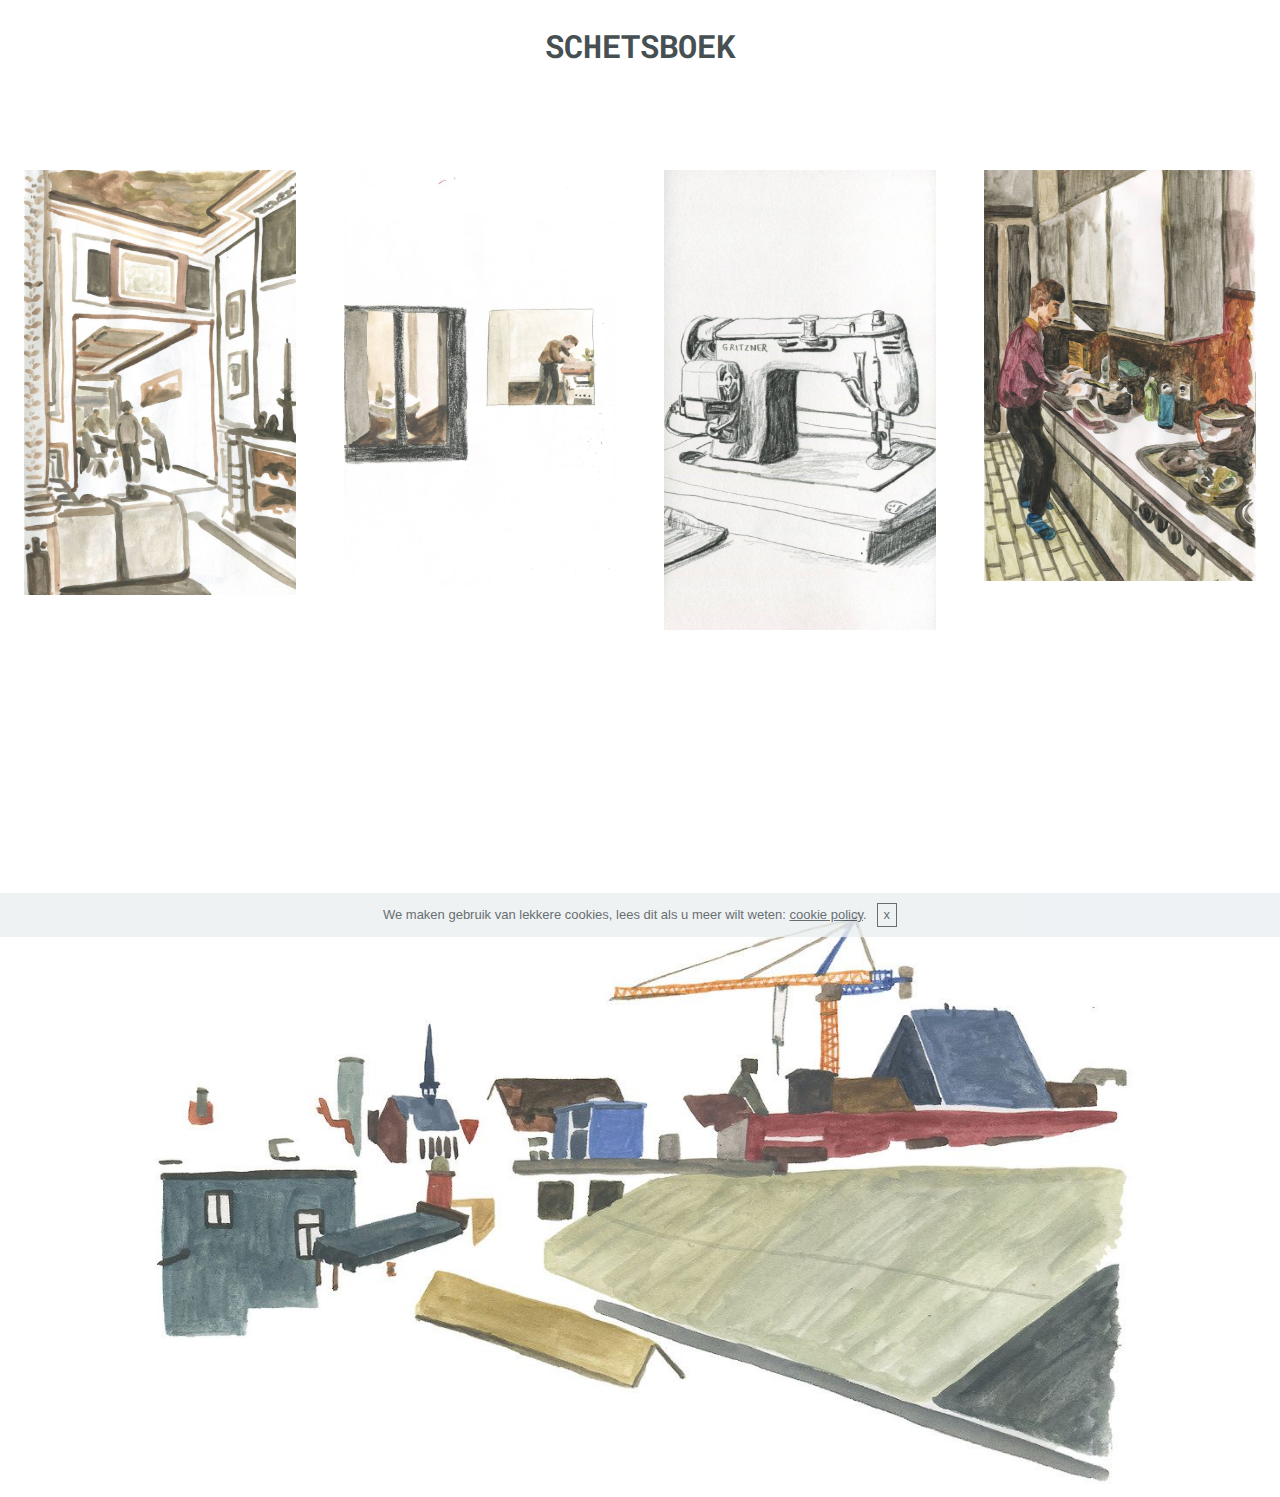
==== commit b55a417a: "create github pages" ====
--- a/page2.html
+++ b/page2.html
@@ -36,7 +36,7 @@
 <!-- /Google Analytics -->
 
 
-<section class="mbr-section content5 cid-qKW7WdxD2d" id="content5-10" data-rv-view="126">
+<section class="mbr-section content5 cid-qKW7WdxD2d" id="content5-10" data-rv-view="44">
 
     
 
@@ -55,7 +55,7 @@
     </div>
 </section>
 
-<section class="engine"><a href="https://mobirise.co/n">bootstrap modal form</a></section><section class="mbr-gallery mbr-slider-carousel cid-qKhTGqiwfU" id="gallery3-p" data-rv-view="129">
+<section class="engine"><a href="https://mobirise.co/p">bootstrap navbar</a></section><section class="mbr-gallery mbr-slider-carousel cid-qKhTGqiwfU" id="gallery3-p" data-rv-view="47">
 
     
 
@@ -65,7 +65,7 @@
 
 </section>
 
-<section class="cid-qKWa7L9w1D" id="image2-13" data-rv-view="148">
+<section class="cid-qKWa7L9w1D" id="image2-13" data-rv-view="66">
 
     
 
